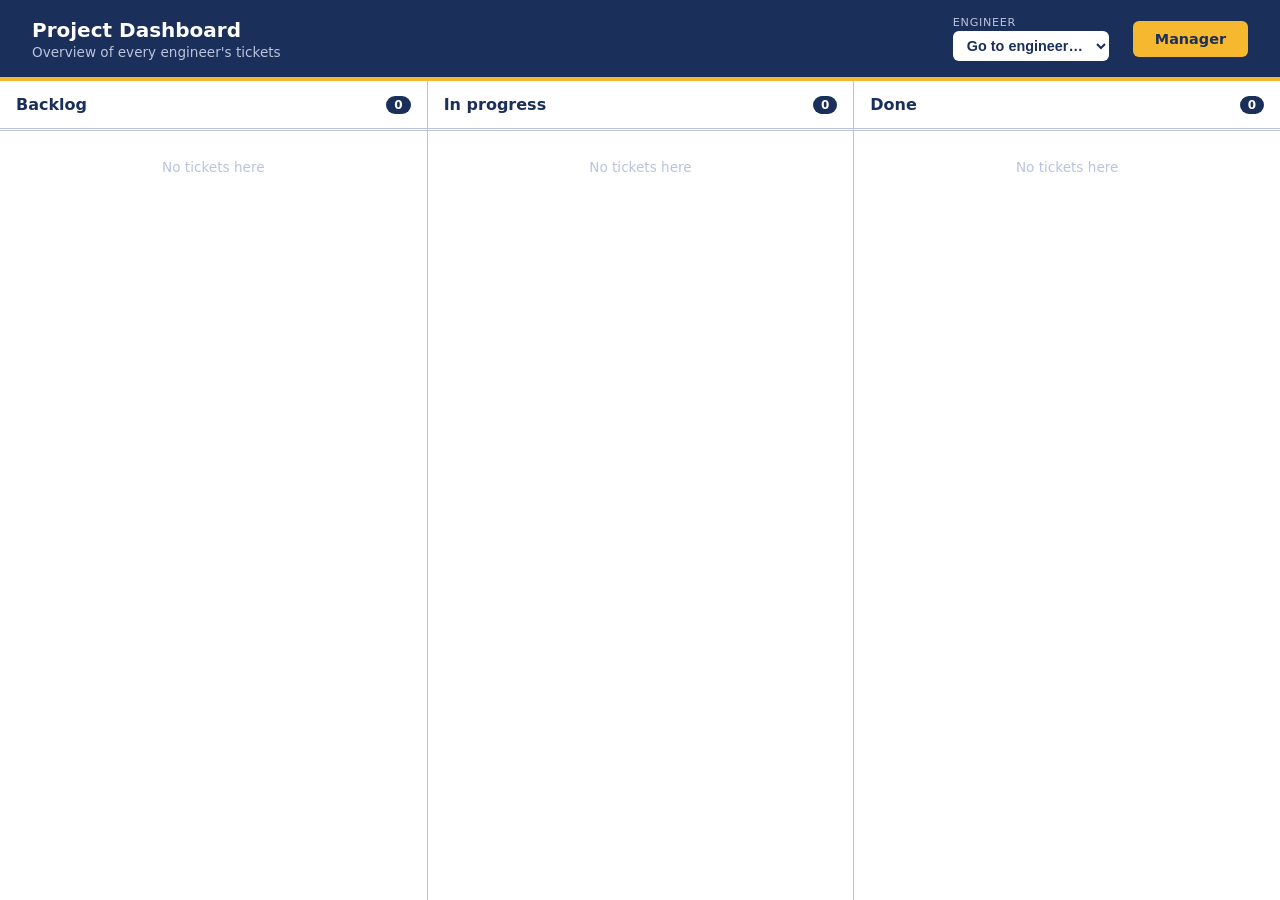
==== src/agile_board/templates/index.html @ c65c8390 "dashboard dropdown fix" ====
<!DOCTYPE html>
<html lang="en">
<head>
    <meta charset="UTF-8">
    <meta name="viewport" content="width=device-width, initial-scale=1">
    <title>Project Dashboard</title>
    <link rel="stylesheet" href="../static/index.css">
</head>
<body>
<header>
    <div>
        <h1>Project Dashboard</h1>
        <p>Overview of every engineer's tickets</p>
    </div>
    <div class="header-controls">
        <div class="engineer-select">
            <label class="label" for="engineer-select">Engineer</label>
            <select id="engineer-select">
                <option value="" selected disabled>Go to engineer…</option>
            </select>
        </div>
        <a class="manager-btn" href="/manager">Manager</a>
    </div>
</header>

<main>
    <div class="notebook">
        <section class="lane">
            <div class="lane-head">
                <h2>Backlog</h2>
                <span class="count" id="count-backlog">0</span>
            </div>
            <div class="dropzone" id="backlog" data-status="backlog"></div>
        </section>

        <section class="lane">
            <div class="lane-head">
                <h2>In progress</h2>
                <span class="count" id="count-inprogress">0</span>
            </div>
            <div class="dropzone" id="inprogress" data-status="inprogress"></div>
        </section>

        <section class="lane">
            <div class="lane-head">
                <h2>Done</h2>
                <span class="count" id="count-done">0</span>
            </div>
            <div class="dropzone" id="done" data-status="done"></div>
        </section>
    </div>
</main>

<script>
    let tasks = [];
    const select = document.getElementById("engineer-select");
    const zones = document.querySelectorAll(".dropzone");

    // GET /api/summary_json -> [{ personId, name, tasks: [{ taskId, title, status, personId }] }]
    // Flatten into one task list tagged with the engineer's name (null = unassigned).
    async function loadSummary() {
        const res = await fetch("/api/summary_json");
        if (!res.ok) throw new Error("Failed to load summary: " + res.status);
        const summary = await res.json();

        tasks = summary.flatMap(person =>
            person.tasks.map(task => ({ ...task, engineer: person.name }))
        );

        summary
            .filter(person => person.name !== null)
            .forEach(person => {
                const opt = document.createElement("option");
                opt.value = person.name;
                opt.textContent = person.name;
                select.appendChild(opt);
            });
    }

    function buildCard(task) {
        const card = document.createElement("div");
        card.className = "card";
        card.dataset.id = task.taskId;

        const label = document.createElement("span");
        label.className = "card-title";
        label.textContent = task.title;
        card.appendChild(label);

        // Clicking an engineer opens their board at /engineer/<name>
        if (task.engineer) {
            const engineer = document.createElement("a");
            engineer.className = "card-engineer";
            engineer.href = "/engineer/" + encodeURIComponent(task.engineer);
            engineer.textContent = task.engineer;
            card.appendChild(engineer);
        } else {
            const unassigned = document.createElement("span");
            unassigned.className = "card-engineer card-unassigned";
            unassigned.textContent = "Unassigned";
            card.appendChild(unassigned);
        }
        return card;
    }

    function renderBoard() {
        zones.forEach(zone => zone.innerHTML = "");

        zones.forEach(zone => {
            const status = zone.dataset.status;
            const cards = tasks.filter(t => t.status === status);
            cards.forEach(task => zone.appendChild(buildCard(task)));

            document.getElementById("count-" + zone.id).textContent = cards.length;

            if (cards.length === 0) {
                const empty = document.createElement("div");
                empty.className = "empty";
                empty.textContent = "No tickets here";
                zone.appendChild(empty);
            }
        });
    }

    // Picking an engineer opens their board at /engineer/<name>
    select.addEventListener("change", () => {
        if (select.value) window.location.href = "/engineer/" + encodeURIComponent(select.value);
    });

    // Reset the dropdown when coming back via the browser's back button
    window.addEventListener("pageshow", () => { select.selectedIndex = 0; });
    loadSummary()
        .catch(err => console.error(err))
        .finally(renderBoard);
</script>
</body>
</html>
---- src/agile_board/static/index.css ----
:root {
    --blue: #1b2f5b;
    --blue-soft: #e8ecf5;
    --blue-mid: #b9c3dc;
    --amber: #f5b82e;
    --amber-soft: #fdf1d3;
    --white: #ffffff;
}

* { box-sizing: border-box; margin: 0; padding: 0; }

body {
    font-family: system-ui, -apple-system, "Segoe UI", Roboto, sans-serif;
    background: var(--blue-soft);
    color: var(--blue);
    min-height: 100vh;
    display: flex;
    flex-direction: column;
}

/* ---------- Header ---------- */
header {
    background: var(--blue);
    color: var(--white);
    display: flex;
    align-items: center;
    justify-content: space-between;
    padding: 16px 32px;
    border-bottom: 4px solid var(--amber);
    flex-wrap: wrap;
    gap: 12px;
}

header h1 {
    font-size: 1.25rem;
    font-weight: 600;
}

header p {
    font-size: 0.85rem;
    color: var(--blue-mid);
    margin-top: 2px;
}

.header-controls {
    display: flex;
    align-items: center;
    gap: 24px;
}

.engineer-select {
    display: flex;
    flex-direction: column;
    gap: 2px;
}

.label {
    font-size: 0.7rem;
    text-transform: uppercase;
    letter-spacing: 0.06em;
    color: var(--blue-mid);
}

/* Manager page link: solid amber button, distinct from the engineer pills */
.manager-btn {
    background: var(--amber);
    color: var(--blue);
    font-weight: 700;
    font-size: 0.9rem;
    text-decoration: none;
    padding: 10px 22px;
    border-radius: 6px;
    transition: background 0.15s;
}

.manager-btn:hover,
.manager-btn:focus-visible {
    background: var(--white);
    outline: none;
}

.engineer-select select {
    background: var(--white);
    color: var(--blue);
    font-weight: 600;
    font-size: 0.9rem;
    padding: 6px 10px;
    border: none;
    border-radius: 6px;
    cursor: pointer;
}

.engineer-select select:focus-visible {
    outline: 2px solid var(--amber);
}

main {
    flex: 1;
    display: flex;
    padding: 0;
}

.notebook {
    flex: 1;
    width: 100%;
    background: var(--white);
    border: none;
    border-radius: 0;
    display: grid;
    grid-template-columns: repeat(3, 1fr);
}

.lane {
    display: flex;
    flex-direction: column;
    min-height: 0;
}

.lane + .lane {
    border-left: 1px solid var(--blue-mid);
}

.lane-head {
    display: flex;
    align-items: center;
    justify-content: space-between;
    padding: 14px 16px;
    border-bottom: 3px double var(--blue-mid);
}

.lane-head h2 {
    font-size: 1rem;
    font-weight: 600;
}

.count {
    background: var(--blue);
    color: var(--white);
    font-size: 0.75rem;
    font-weight: 600;
    min-width: 24px;
    text-align: center;
    padding: 2px 8px;
    border-radius: 999px;
}

.dropzone {
    flex: 1;
    display: flex;
    flex-direction: column;
    gap: 8px;
    padding: 12px;
}

.card {
    background: var(--blue-soft);
    border: 1px solid var(--blue-mid);
    border-left: 4px solid var(--blue);
    border-radius: 4px;
    padding: 10px 12px;
    display: flex;
    flex-direction: column;
    gap: 4px;
}

.card-title {
    font-size: 0.92rem;
    font-weight: 600;
}

.card-engineer {
    align-self: flex-start;
    background: var(--amber-soft);
    color: var(--blue);
    font-size: 0.72rem;
    font-weight: 600;
    padding: 2px 8px;
    border-radius: 999px;
    border: 1px solid var(--amber);
    text-decoration: none;
}

/* Engineer pill links to /engineer/<name> */
a.card-engineer:hover,
a.card-engineer:focus-visible {
    background: var(--blue);
    color: var(--white);
    border-color: var(--blue);
    outline: none;
}

.card-unassigned {
    background: var(--white);
    border-color: var(--blue-mid);
    color: var(--blue-mid);
}

.empty {
    color: var(--blue-mid);
    font-size: 0.85rem;
    text-align: center;
    padding: 16px 0;
}

@media (max-width: 700px) {
    header { padding: 14px 16px; }
    .header-controls { width: 100%; justify-content: space-between; }
    .notebook { grid-template-columns: 1fr; }
    .lane { min-height: 0; }
    .lane + .lane { border-left: none; border-top: 1px solid var(--blue-mid); }
}
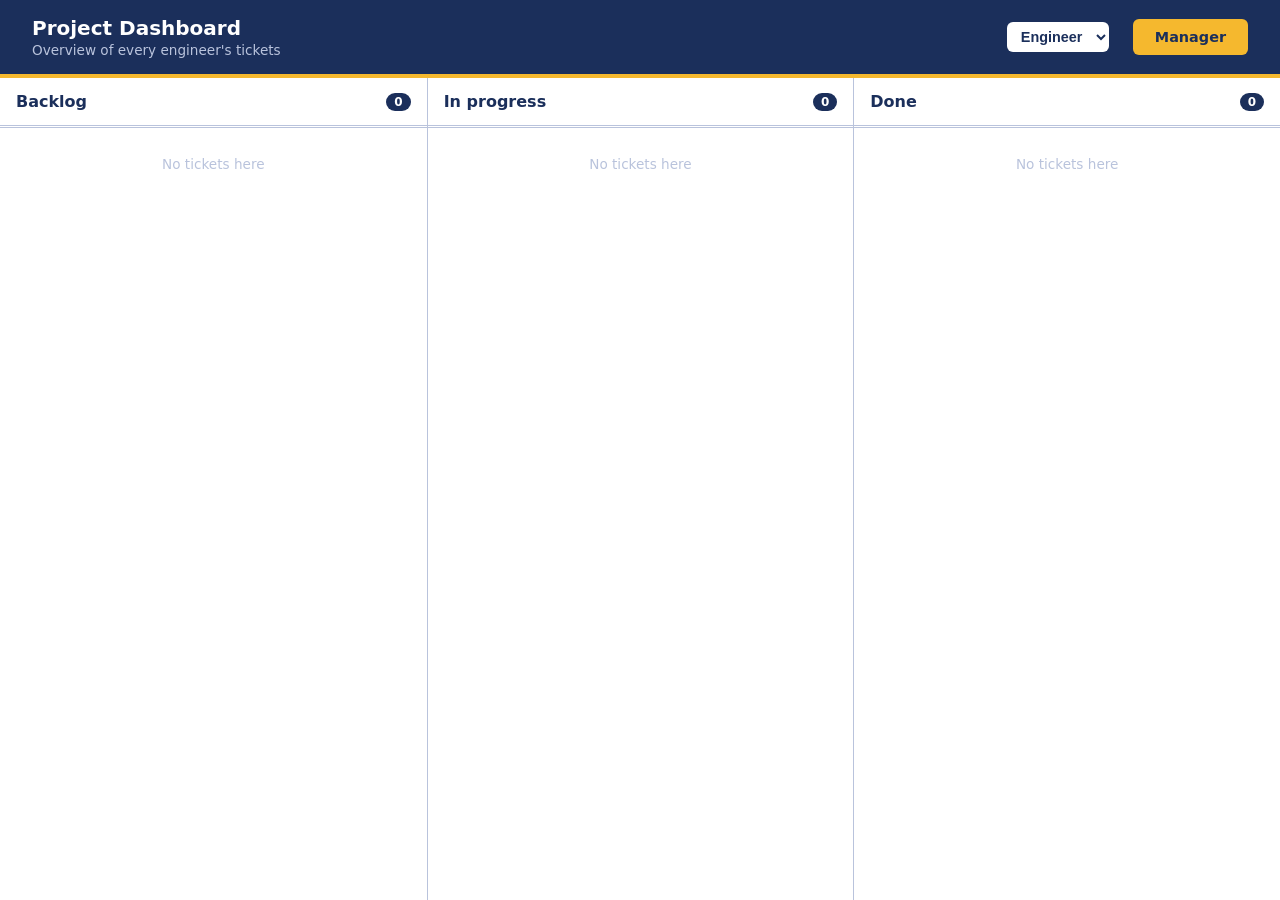
==== commit 9932d509: "engineer button change" ====
--- a/src/agile_board/templates/index.html
+++ b/src/agile_board/templates/index.html
@@ -14,9 +14,8 @@
     </div>
     <div class="header-controls">
         <div class="engineer-select">
-            <label class="label" for="engineer-select">Engineer</label>
-            <select id="engineer-select">
-                <option value="" selected disabled>Go to engineer…</option>
+            <select id="engineer-select" aria-label="Engineer">
+                <option value="" selected disabled>Engineer</option>
             </select>
         </div>
         <a class="manager-btn" href="/manager">Manager</a>
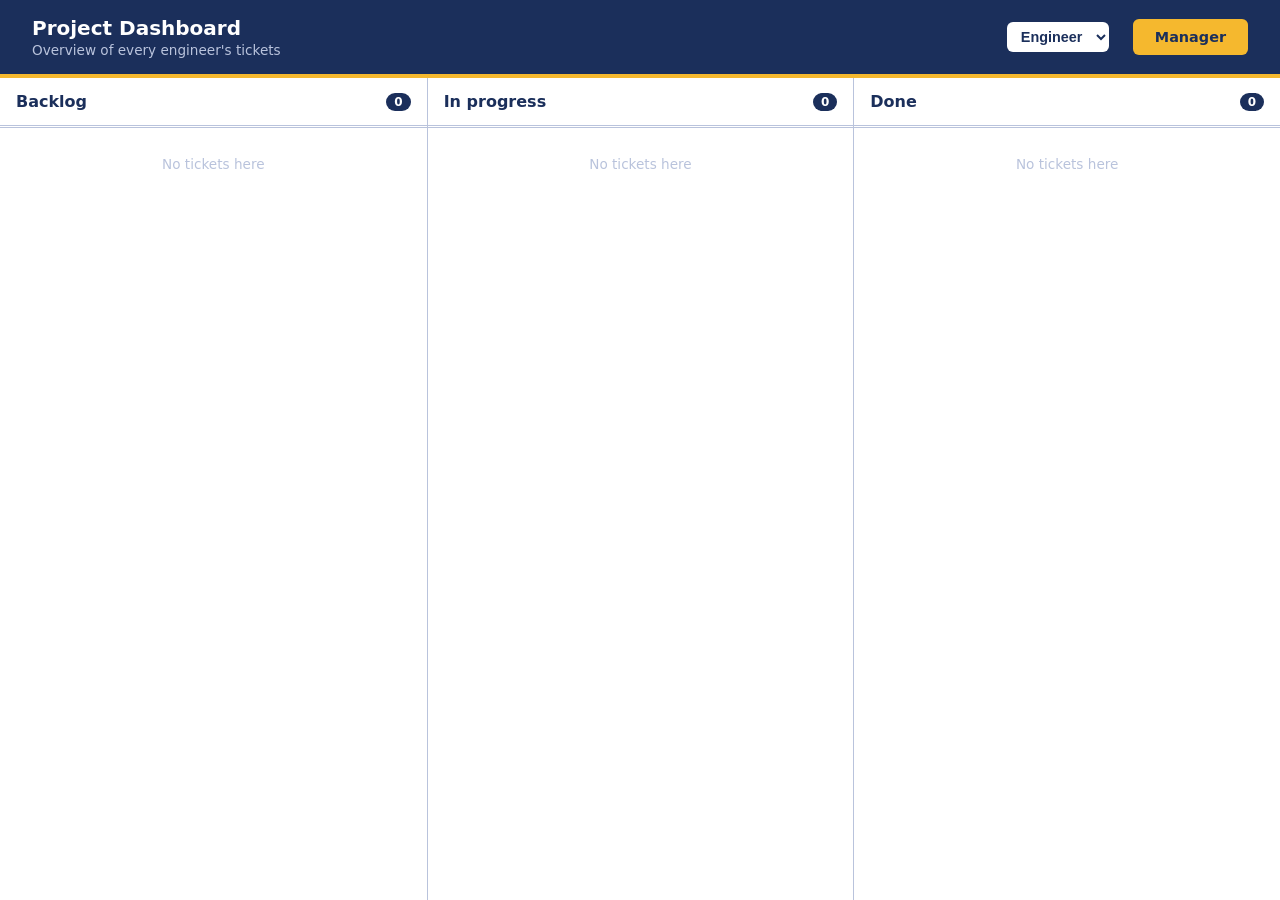
==== commit b65b50ff: "Merge pull request #14 from cs390f26/agileboard dashboard dropdown fix" ====
--- a/src/agile_board/templates/index.html
+++ b/src/agile_board/templates/index.html
@@ -18,7 +18,7 @@
                 <option value="" selected disabled>Engineer</option>
             </select>
         </div>
-        <a class="manager-btn" href="/manager">Manager</a>
+        <a class="manager-btn" href="manager.html">Manager</a>
     </div>
 </header>
 
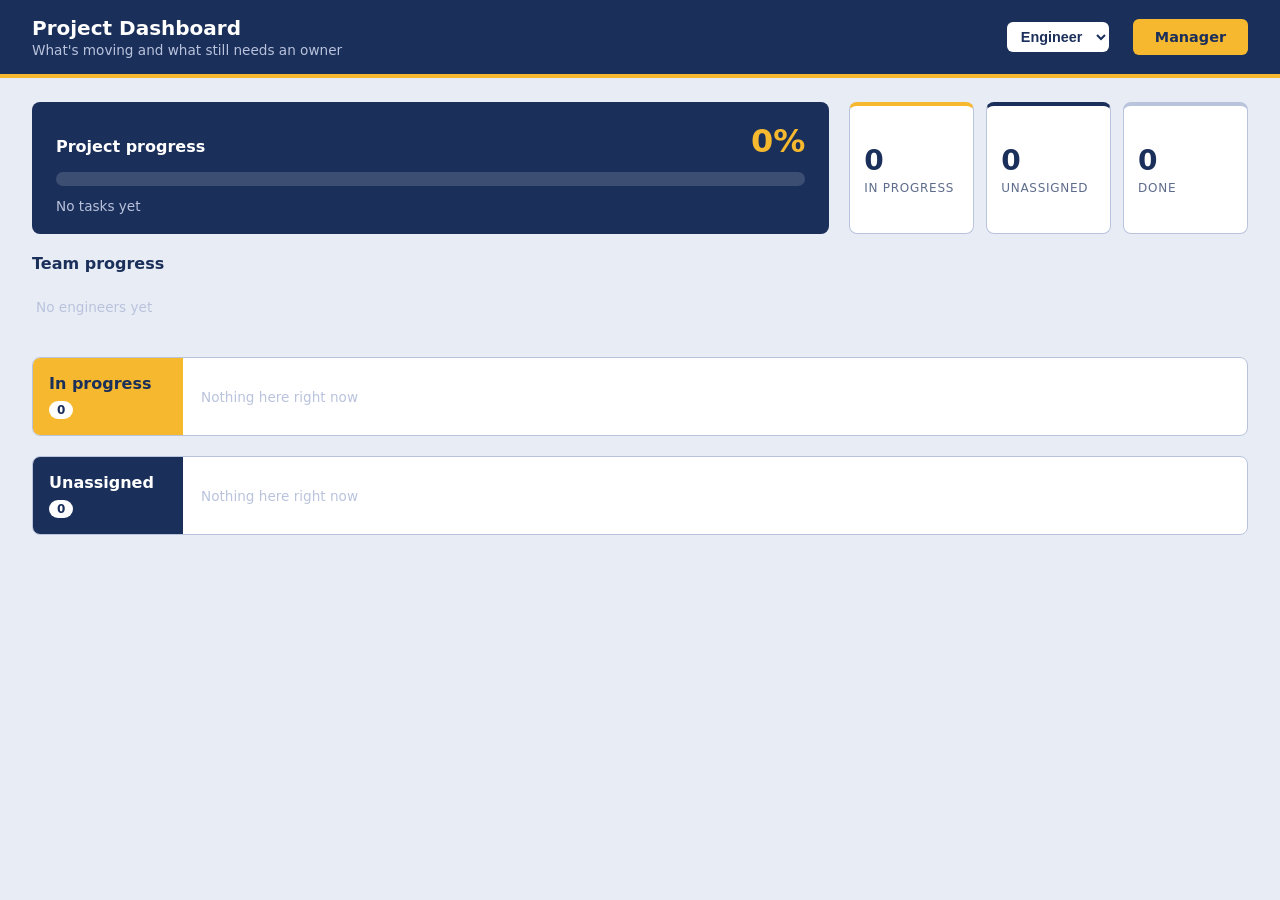
==== commit a6a29c95: "refactor and redesign" ====
--- a/src/agile_board/templates/index.html
+++ b/src/agile_board/templates/index.html
@@ -4,13 +4,14 @@
     <meta charset="UTF-8">
     <meta name="viewport" content="width=device-width, initial-scale=1">
     <title>Project Dashboard</title>
+    <link rel="stylesheet" href="../static/common.css">
     <link rel="stylesheet" href="../static/index.css">
 </head>
 <body>
 <header>
     <div>
         <h1>Project Dashboard</h1>
-        <p>Overview of every engineer's tickets</p>
+        <p>What's moving and what still needs an owner</p>
     </div>
     <div class="header-controls">
         <div class="engineer-select">
@@ -18,45 +19,70 @@
                 <option value="" selected disabled>Engineer</option>
             </select>
         </div>
-        <a class="manager-btn" href="manager.html">Manager</a>
+        <a class="manager-btn" href="/manager">Manager</a>
     </div>
 </header>
 
 <main>
-    <div class="notebook">
-        <section class="lane">
-            <div class="lane-head">
-                <h2>Backlog</h2>
-                <span class="count" id="count-backlog">0</span>
-            </div>
-            <div class="dropzone" id="backlog" data-status="backlog"></div>
-        </section>
-
-        <section class="lane">
-            <div class="lane-head">
-                <h2>In progress</h2>
-                <span class="count" id="count-inprogress">0</span>
-            </div>
-            <div class="dropzone" id="inprogress" data-status="inprogress"></div>
-        </section>
-
-        <section class="lane">
-            <div class="lane-head">
-                <h2>Done</h2>
-                <span class="count" id="count-done">0</span>
-            </div>
-            <div class="dropzone" id="done" data-status="done"></div>
-        </section>
-    </div>
+    <section class="overview">
+        <div class="overview-progress">
+            <div class="overview-head">
+                <h2>Project progress</h2>
+                <span class="percent" id="overall-percent">0%</span>
+            </div>
+            <div class="bar bar-lg" role="progressbar" aria-label="Project progress" aria-valuemin="0" aria-valuemax="100" id="overall-bar">
+                <div class="bar-fill" id="overall-fill"></div>
+            </div>
+            <p class="overview-caption" id="overall-caption">Loading tasks…</p>
+        </div>
+        <div class="stats">
+            <div class="stat stat-inprogress">
+                <span class="stat-value" id="stat-inprogress">0</span>
+                <span class="stat-label">In progress</span>
+            </div>
+            <div class="stat stat-backlog">
+                <span class="stat-value" id="stat-backlog">0</span>
+                <span class="stat-label">Unassigned</span>
+            </div>
+            <div class="stat stat-done">
+                <span class="stat-value" id="stat-done">0</span>
+                <span class="stat-label">Done</span>
+            </div>
+        </div>
+    </section>
+
+    <section class="team">
+        <h2>Team progress</h2>
+        <div class="team-track" id="team-track"></div>
+    </section>
+
+    <section class="swimlane swimlane-inprogress">
+        <div class="swimlane-head">
+            <h2>In progress</h2>
+            <span class="count" id="count-inprogress">0</span>
+        </div>
+        <div class="track" id="inprogress" data-status="inprogress"></div>
+    </section>
+
+    <section class="swimlane swimlane-backlog">
+        <div class="swimlane-head">
+            <h2>Unassigned</h2>
+            <span class="count" id="count-backlog">0</span>
+        </div>
+        <div class="track" id="backlog" data-status="backlog"></div>
+    </section>
 </main>
 
 <script>
     let tasks = [];
+    let people = [];
     const select = document.getElementById("engineer-select");
-    const zones = document.querySelectorAll(".dropzone");
-
-    // GET /api/summary_json -> [{ personId, name, tasks: [{ taskId, title, status, personId }] }]
-    // Flatten into one task list tagged with the engineer's name (null = unassigned).
+    const tracks = document.querySelectorAll(".track");
+    const laneFilters = {
+        inprogress: t => t.status === "inprogress",
+        backlog: t => t.status === "backlog" && !t.engineer
+    };
+
     async function loadSummary() {
         const res = await fetch("/api/summary_json");
         if (!res.ok) throw new Error("Failed to load summary: " + res.status);
@@ -65,20 +91,28 @@
         tasks = summary.flatMap(person =>
             person.tasks.map(task => ({ ...task, engineer: person.name }))
         );
-
-        summary
-            .filter(person => person.name !== null)
-            .forEach(person => {
-                const opt = document.createElement("option");
-                opt.value = person.name;
-                opt.textContent = person.name;
-                select.appendChild(opt);
-            });
+        people = summary.filter(person => person.name !== null);
+
+        people.forEach(person => {
+            const opt = document.createElement("option");
+            opt.value = person.name;
+            opt.textContent = person.name;
+            select.appendChild(opt);
+        });
+    }
+
+    function engineerUrl(name) {
+        return "/engineer/" + encodeURIComponent(name);
+    }
+
+    function percentDone(list) {
+        if (list.length === 0) return 0;
+        return Math.round(list.filter(t => t.status === "done").length / list.length * 100);
     }
 
     function buildCard(task) {
         const card = document.createElement("div");
-        card.className = "card";
+        card.className = "card card-" + task.status;
         card.dataset.id = task.taskId;
 
         const label = document.createElement("span");
@@ -86,51 +120,117 @@
         label.textContent = task.title;
         card.appendChild(label);
 
-        // Clicking an engineer opens their board at /engineer/<name>
         if (task.engineer) {
             const engineer = document.createElement("a");
             engineer.className = "card-engineer";
-            engineer.href = "/engineer/" + encodeURIComponent(task.engineer);
+            engineer.href = engineerUrl(task.engineer);
             engineer.textContent = task.engineer;
             card.appendChild(engineer);
         } else {
             const unassigned = document.createElement("span");
             unassigned.className = "card-engineer card-unassigned";
-            unassigned.textContent = "Unassigned";
+            unassigned.textContent = "No owner";
             card.appendChild(unassigned);
         }
         return card;
     }
 
-    function renderBoard() {
-        zones.forEach(zone => zone.innerHTML = "");
-
-        zones.forEach(zone => {
-            const status = zone.dataset.status;
-            const cards = tasks.filter(t => t.status === status);
-            cards.forEach(task => zone.appendChild(buildCard(task)));
-
-            document.getElementById("count-" + zone.id).textContent = cards.length;
+    function renderOverview() {
+        const count = status => tasks.filter(t => t.status === status).length;
+        const done = count("done");
+        const percent = percentDone(tasks);
+
+        document.getElementById("overall-percent").textContent = percent + "%";
+        document.getElementById("overall-fill").style.width = percent + "%";
+        document.getElementById("overall-bar").setAttribute("aria-valuenow", percent);
+        document.getElementById("overall-caption").textContent = tasks.length === 0
+            ? "No tasks yet"
+            : done + " of " + tasks.length + " tasks done";
+
+        document.getElementById("stat-inprogress").textContent = count("inprogress");
+        document.getElementById("stat-backlog").textContent = tasks.filter(laneFilters.backlog).length;
+        document.getElementById("stat-done").textContent = done;
+    }
+
+    function renderTeam() {
+        const track = document.getElementById("team-track");
+        track.innerHTML = "";
+
+        if (people.length === 0) {
+            const empty = document.createElement("div");
+            empty.className = "empty";
+            empty.textContent = "No engineers yet";
+            track.appendChild(empty);
+            return;
+        }
+
+        people.forEach(person => {
+            const percent = percentDone(person.tasks);
+            const active = person.tasks.filter(t => t.status === "inprogress").length;
+
+            const tile = document.createElement("a");
+            tile.className = "member";
+            tile.href = engineerUrl(person.name);
+
+            const head = document.createElement("div");
+            head.className = "member-head";
+            const name = document.createElement("span");
+            name.className = "member-name";
+            name.textContent = person.name;
+            const pct = document.createElement("span");
+            pct.className = "member-percent";
+            pct.textContent = percent + "%";
+            head.append(name, pct);
+
+            const bar = document.createElement("div");
+            bar.className = "bar";
+            const fill = document.createElement("div");
+            fill.className = "bar-fill";
+            fill.style.width = percent + "%";
+            bar.appendChild(fill);
+
+            const meta = document.createElement("span");
+            meta.className = "member-meta";
+            meta.textContent = person.tasks.length === 0
+                ? "No tasks"
+                : active + " in progress · " + person.tasks.length + " total";
+
+            tile.append(head, bar, meta);
+            track.appendChild(tile);
+        });
+    }
+
+    function renderLanes() {
+        tracks.forEach(track => {
+            track.innerHTML = "";
+            const cards = tasks.filter(laneFilters[track.dataset.status]);
+            cards.forEach(task => track.appendChild(buildCard(task)));
+
+            document.getElementById("count-" + track.id).textContent = cards.length;
 
             if (cards.length === 0) {
                 const empty = document.createElement("div");
                 empty.className = "empty";
-                empty.textContent = "No tickets here";
-                zone.appendChild(empty);
+                empty.textContent = "Nothing here right now";
+                track.appendChild(empty);
             }
         });
     }
 
-    // Picking an engineer opens their board at /engineer/<name>
+    function renderAll() {
+        renderOverview();
+        renderTeam();
+        renderLanes();
+    }
+
     select.addEventListener("change", () => {
-        if (select.value) window.location.href = "/engineer/" + encodeURIComponent(select.value);
+        if (select.value) window.location.href = engineerUrl(select.value);
     });
 
-    // Reset the dropdown when coming back via the browser's back button
     window.addEventListener("pageshow", () => { select.selectedIndex = 0; });
     loadSummary()
         .catch(err => console.error(err))
-        .finally(renderBoard);
+        .finally(renderAll);
 </script>
 </body>
 </html>
--- a/src/agile_board/static/common.css
+++ b/src/agile_board/static/common.css
@@ -0,0 +1,62 @@
+:root {
+    --blue: #1b2f5b;
+    --blue-soft: #e8ecf5;
+    --blue-mid: #b9c3dc;
+    --amber: #f5b82e;
+    --amber-soft: #fdf1d3;
+    --white: #ffffff;
+}
+
+* { box-sizing: border-box; margin: 0; padding: 0; }
+
+body {
+    font-family: system-ui, -apple-system, "Segoe UI", Roboto, sans-serif;
+    background: var(--blue-soft);
+    color: var(--blue);
+    min-height: 100vh;
+    display: flex;
+    flex-direction: column;
+}
+
+header {
+    background: var(--blue);
+    color: var(--white);
+    display: flex;
+    align-items: center;
+    justify-content: space-between;
+    padding: 16px 32px;
+    border-bottom: 4px solid var(--amber);
+}
+
+header h1 {
+    font-size: 1.25rem;
+    font-weight: 600;
+}
+
+header p {
+    font-size: 0.85rem;
+    color: var(--blue-mid);
+    margin-top: 2px;
+}
+
+.dashboard-btn {
+    background: var(--amber);
+    color: var(--blue);
+    font-weight: 600;
+    font-size: 0.9rem;
+    text-decoration: none;
+    padding: 10px 20px;
+    border-radius: 6px;
+    transition: background 0.15s;
+}
+
+.dashboard-btn:hover,
+.dashboard-btn:focus-visible {
+    background: var(--white);
+    outline: none;
+}
+
+.empty {
+    color: var(--blue-mid);
+    font-size: 0.85rem;
+}
--- a/src/agile_board/static/index.css
+++ b/src/agile_board/static/index.css
@@ -1,47 +1,8 @@
-:root {
-    --blue: #1b2f5b;
-    --blue-soft: #e8ecf5;
-    --blue-mid: #b9c3dc;
-    --amber: #f5b82e;
-    --amber-soft: #fdf1d3;
-    --white: #ffffff;
-}
-
-* { box-sizing: border-box; margin: 0; padding: 0; }
-
-body {
-    font-family: system-ui, -apple-system, "Segoe UI", Roboto, sans-serif;
-    background: var(--blue-soft);
-    color: var(--blue);
-    min-height: 100vh;
-    display: flex;
-    flex-direction: column;
-}
-
-/* ---------- Header ---------- */
 header {
-    background: var(--blue);
-    color: var(--white);
-    display: flex;
-    align-items: center;
-    justify-content: space-between;
-    padding: 16px 32px;
-    border-bottom: 4px solid var(--amber);
     flex-wrap: wrap;
     gap: 12px;
 }
 
-header h1 {
-    font-size: 1.25rem;
-    font-weight: 600;
-}
-
-header p {
-    font-size: 0.85rem;
-    color: var(--blue-mid);
-    margin-top: 2px;
-}
-
 .header-controls {
     display: flex;
     align-items: center;
@@ -54,14 +15,6 @@
     gap: 2px;
 }
 
-.label {
-    font-size: 0.7rem;
-    text-transform: uppercase;
-    letter-spacing: 0.06em;
-    color: var(--blue-mid);
-}
-
-/* Manager page link: solid amber button, distinct from the engineer pills */
 .manager-btn {
     background: var(--amber);
     color: var(--blue);
@@ -97,45 +50,199 @@
 main {
     flex: 1;
     display: flex;
-    padding: 0;
-}
-
-.notebook {
-    flex: 1;
-    width: 100%;
-    background: var(--white);
-    border: none;
-    border-radius: 0;
+    flex-direction: column;
+    gap: 20px;
+    padding: 24px 32px 32px;
+    min-width: 0;
+}
+
+main h2 {
+    font-size: 1rem;
+    font-weight: 600;
+}
+
+.overview {
+    display: grid;
+    grid-template-columns: 2fr 1fr;
+    gap: 20px;
+}
+
+.overview-progress {
+    background: var(--blue);
+    color: var(--white);
+    border-radius: 8px;
+    padding: 20px 24px;
+    display: flex;
+    flex-direction: column;
+    gap: 12px;
+}
+
+.overview-head {
+    display: flex;
+    align-items: baseline;
+    justify-content: space-between;
+}
+
+.percent {
+    font-size: 2rem;
+    font-weight: 700;
+    color: var(--amber);
+    font-variant-numeric: tabular-nums;
+}
+
+.overview-caption {
+    font-size: 0.85rem;
+    color: var(--blue-mid);
+}
+
+.bar {
+    height: 8px;
+    background: var(--blue-soft);
+    border-radius: 999px;
+    overflow: hidden;
+}
+
+.bar-lg {
+    height: 14px;
+    background: rgba(255, 255, 255, 0.15);
+}
+
+.bar-fill {
+    height: 100%;
+    width: 0;
+    background: var(--amber);
+    border-radius: 999px;
+    transition: width 0.6s ease;
+}
+
+.stats {
     display: grid;
     grid-template-columns: repeat(3, 1fr);
-}
-
-.lane {
-    display: flex;
-    flex-direction: column;
-    min-height: 0;
-}
-
-.lane + .lane {
-    border-left: 1px solid var(--blue-mid);
-}
-
-.lane-head {
-    display: flex;
-    align-items: center;
+    gap: 12px;
+}
+
+.stat {
+    background: var(--white);
+    border: 1px solid var(--blue-mid);
+    border-top: 4px solid var(--blue-mid);
+    border-radius: 8px;
+    padding: 14px;
+    display: flex;
+    flex-direction: column;
+    justify-content: center;
+    gap: 4px;
+}
+
+.stat-inprogress { border-top-color: var(--amber); }
+.stat-backlog { border-top-color: var(--blue); }
+
+.stat-value {
+    font-size: 1.75rem;
+    font-weight: 700;
+    font-variant-numeric: tabular-nums;
+}
+
+.stat-label {
+    font-size: 0.75rem;
+    text-transform: uppercase;
+    letter-spacing: 0.06em;
+    color: var(--blue);
+    opacity: 0.7;
+}
+
+.team {
+    display: flex;
+    flex-direction: column;
+    gap: 10px;
+    min-width: 0;
+}
+
+.team-track,
+.track {
+    display: flex;
+    gap: 12px;
+    overflow-x: auto;
+    padding-bottom: 6px;
+    scroll-snap-type: x proximity;
+}
+
+.member {
+    flex: 0 0 200px;
+    scroll-snap-align: start;
+    background: var(--white);
+    border: 1px solid var(--blue-mid);
+    border-radius: 8px;
+    padding: 12px 14px;
+    display: flex;
+    flex-direction: column;
+    gap: 8px;
+    color: var(--blue);
+    text-decoration: none;
+    transition: border-color 0.15s, transform 0.15s;
+}
+
+.member:hover,
+.member:focus-visible {
+    border-color: var(--blue);
+    transform: translateY(-2px);
+    outline: none;
+}
+
+.member-head {
+    display: flex;
     justify-content: space-between;
-    padding: 14px 16px;
-    border-bottom: 3px double var(--blue-mid);
-}
-
-.lane-head h2 {
-    font-size: 1rem;
-    font-weight: 600;
-}
-
-.count {
+    align-items: baseline;
+    gap: 8px;
+}
+
+.member-name {
+    font-weight: 700;
+    overflow: hidden;
+    text-overflow: ellipsis;
+    white-space: nowrap;
+}
+
+.member-percent {
+    font-size: 0.85rem;
+    font-weight: 600;
+    font-variant-numeric: tabular-nums;
+}
+
+.member-meta {
+    font-size: 0.75rem;
+    opacity: 0.7;
+}
+
+.swimlane {
+    display: grid;
+    grid-template-columns: 150px 1fr;
+    align-items: stretch;
+    background: var(--white);
+    border: 1px solid var(--blue-mid);
+    border-radius: 8px;
+    overflow: hidden;
+    min-width: 0;
+}
+
+.swimlane-head {
+    display: flex;
+    flex-direction: column;
+    justify-content: center;
+    gap: 8px;
+    padding: 16px;
     background: var(--blue);
     color: var(--white);
+}
+
+.swimlane-inprogress .swimlane-head {
+    background: var(--amber);
+    color: var(--blue);
+}
+
+.count {
+    align-self: flex-start;
+    background: var(--white);
+    color: var(--blue);
     font-size: 0.75rem;
     font-weight: 600;
     min-width: 24px;
@@ -144,23 +251,30 @@
     border-radius: 999px;
 }
 
-.dropzone {
-    flex: 1;
-    display: flex;
-    flex-direction: column;
-    gap: 8px;
-    padding: 12px;
+.track {
+    padding: 14px;
+    min-width: 0;
+    align-items: stretch;
 }
 
 .card {
+    flex: 0 0 220px;
+    scroll-snap-align: start;
     background: var(--blue-soft);
     border: 1px solid var(--blue-mid);
-    border-left: 4px solid var(--blue);
-    border-radius: 4px;
+    border-top: 4px solid var(--blue);
+    border-radius: 6px;
     padding: 10px 12px;
     display: flex;
     flex-direction: column;
-    gap: 4px;
+    justify-content: space-between;
+    gap: 10px;
+}
+
+.card-inprogress {
+    background: var(--amber-soft);
+    border-color: var(--amber);
+    border-top-color: var(--amber);
 }
 
 .card-title {
@@ -170,17 +284,16 @@
 
 .card-engineer {
     align-self: flex-start;
-    background: var(--amber-soft);
+    background: var(--white);
     color: var(--blue);
     font-size: 0.72rem;
     font-weight: 600;
     padding: 2px 8px;
     border-radius: 999px;
-    border: 1px solid var(--amber);
+    border: 1px solid var(--blue-mid);
     text-decoration: none;
 }
 
-/* Engineer pill links to /engineer/<name> */
 a.card-engineer:hover,
 a.card-engineer:focus-visible {
     background: var(--blue);
@@ -190,22 +303,22 @@
 }
 
 .card-unassigned {
-    background: var(--white);
-    border-color: var(--blue-mid);
-    color: var(--blue-mid);
+    border-style: dashed;
+    color: var(--blue);
+    opacity: 0.7;
 }
 
 .empty {
-    color: var(--blue-mid);
-    font-size: 0.85rem;
-    text-align: center;
-    padding: 16px 0;
-}
-
-@media (max-width: 700px) {
+    padding: 16px 4px;
+    align-self: center;
+}
+
+@media (max-width: 800px) {
     header { padding: 14px 16px; }
     .header-controls { width: 100%; justify-content: space-between; }
-    .notebook { grid-template-columns: 1fr; }
-    .lane { min-height: 0; }
-    .lane + .lane { border-left: none; border-top: 1px solid var(--blue-mid); }
-}
+    main { padding: 16px; }
+    .overview { grid-template-columns: 1fr; }
+    .swimlane { grid-template-columns: 1fr; }
+    .swimlane-head { flex-direction: row; align-items: center; justify-content: space-between; padding: 12px 16px; }
+    .count { align-self: center; }
+}
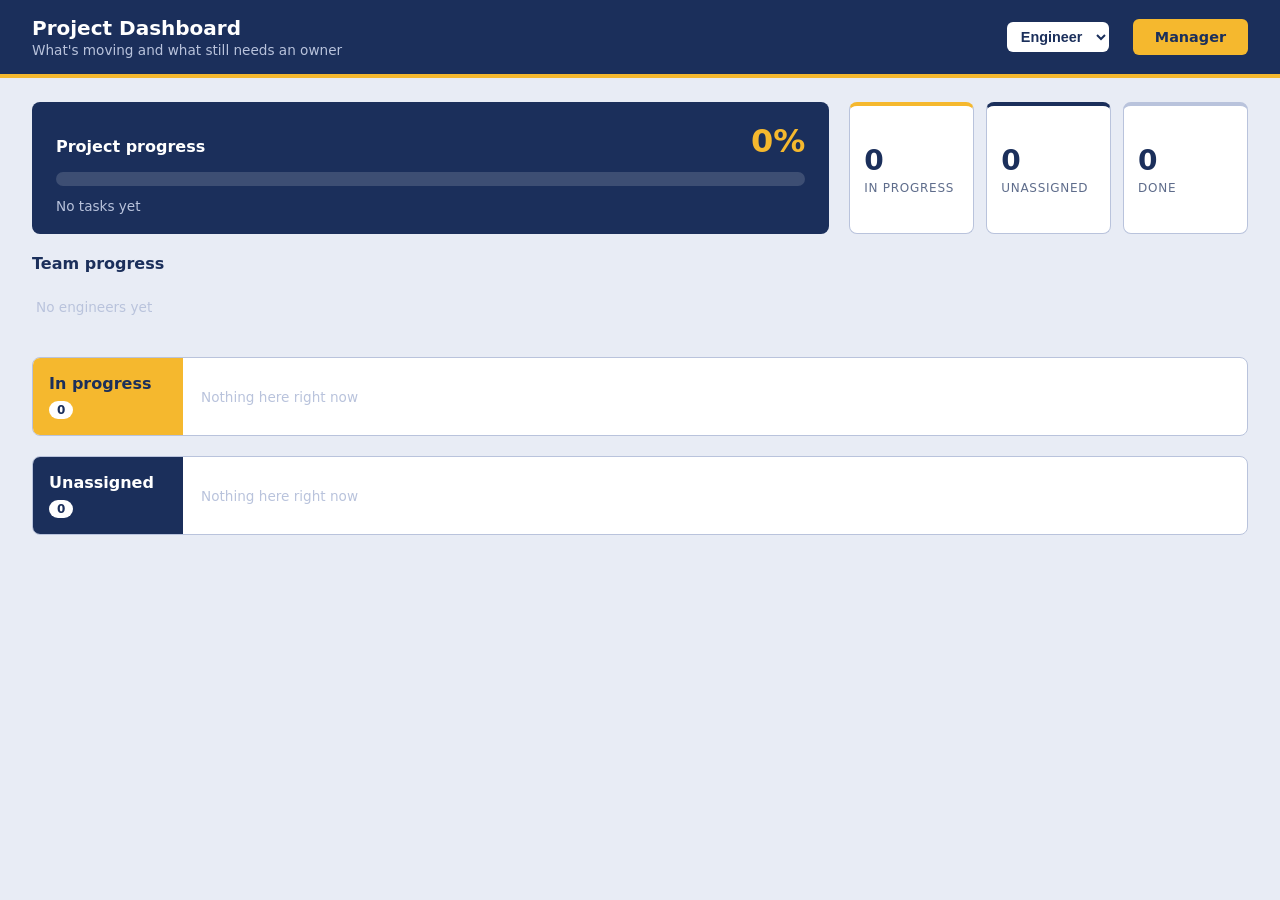
==== commit 369d5c0e: "fixed manager button in dashboard routing to incorrect URL" ====
--- a/src/agile_board/templates/index.html
+++ b/src/agile_board/templates/index.html
@@ -19,7 +19,7 @@
                 <option value="" selected disabled>Engineer</option>
             </select>
         </div>
-        <a class="manager-btn" href="/manager">Manager</a>
+        <a class="manager-btn" href="manager">Manager</a>
     </div>
 </header>
 
@@ -107,7 +107,7 @@
 
     function percentDone(list) {
         if (list.length === 0) return 0;
-        return Math.round(list.filter(t => t.status === "done").length / list.length * 100);
+        return Math.round((list.filter(t => t.status === "done").length / list.length) * 100);
     }
 
     function buildCard(task) {
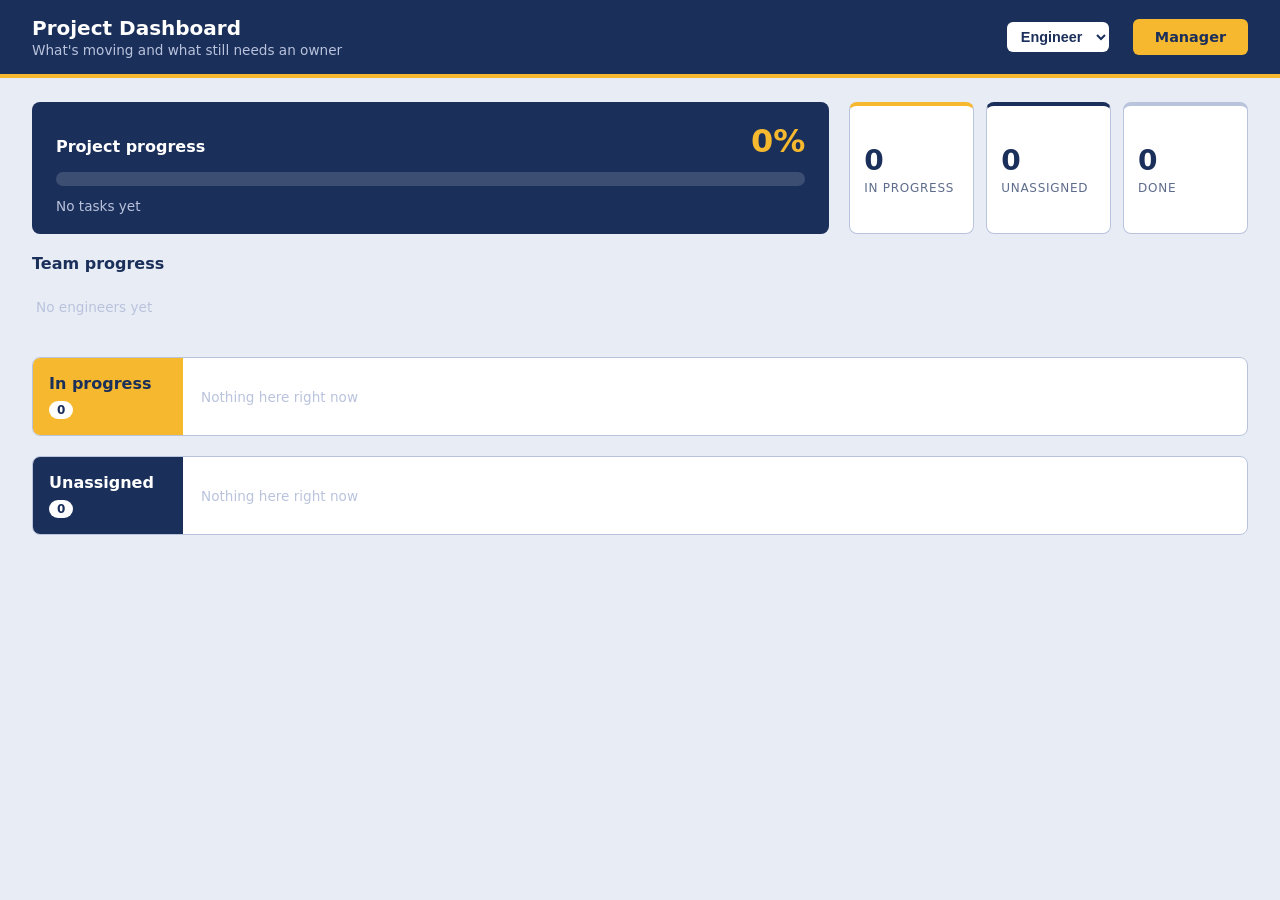
==== commit 00638241: "rerouting fixes and changes" ====
--- a/src/agile_board/templates/index.html
+++ b/src/agile_board/templates/index.html
@@ -95,14 +95,14 @@
 
         people.forEach(person => {
             const opt = document.createElement("option");
-            opt.value = person.name;
+            opt.value = person.personId;
             opt.textContent = person.name;
             select.appendChild(opt);
         });
     }
 
-    function engineerUrl(name) {
-        return "/engineer/" + encodeURIComponent(name);
+    function engineerUrl(personId) {
+        return "/engineer/" + encodeURIComponent(personId);
     }
 
     function percentDone(list) {
@@ -123,7 +123,7 @@
         if (task.engineer) {
             const engineer = document.createElement("a");
             engineer.className = "card-engineer";
-            engineer.href = engineerUrl(task.engineer);
+            engineer.href = engineerUrl(task.personId);
             engineer.textContent = task.engineer;
             card.appendChild(engineer);
         } else {
@@ -170,7 +170,7 @@
 
             const tile = document.createElement("a");
             tile.className = "member";
-            tile.href = engineerUrl(person.name);
+            tile.href = engineerUrl(person.personId);
 
             const head = document.createElement("div");
             head.className = "member-head";
